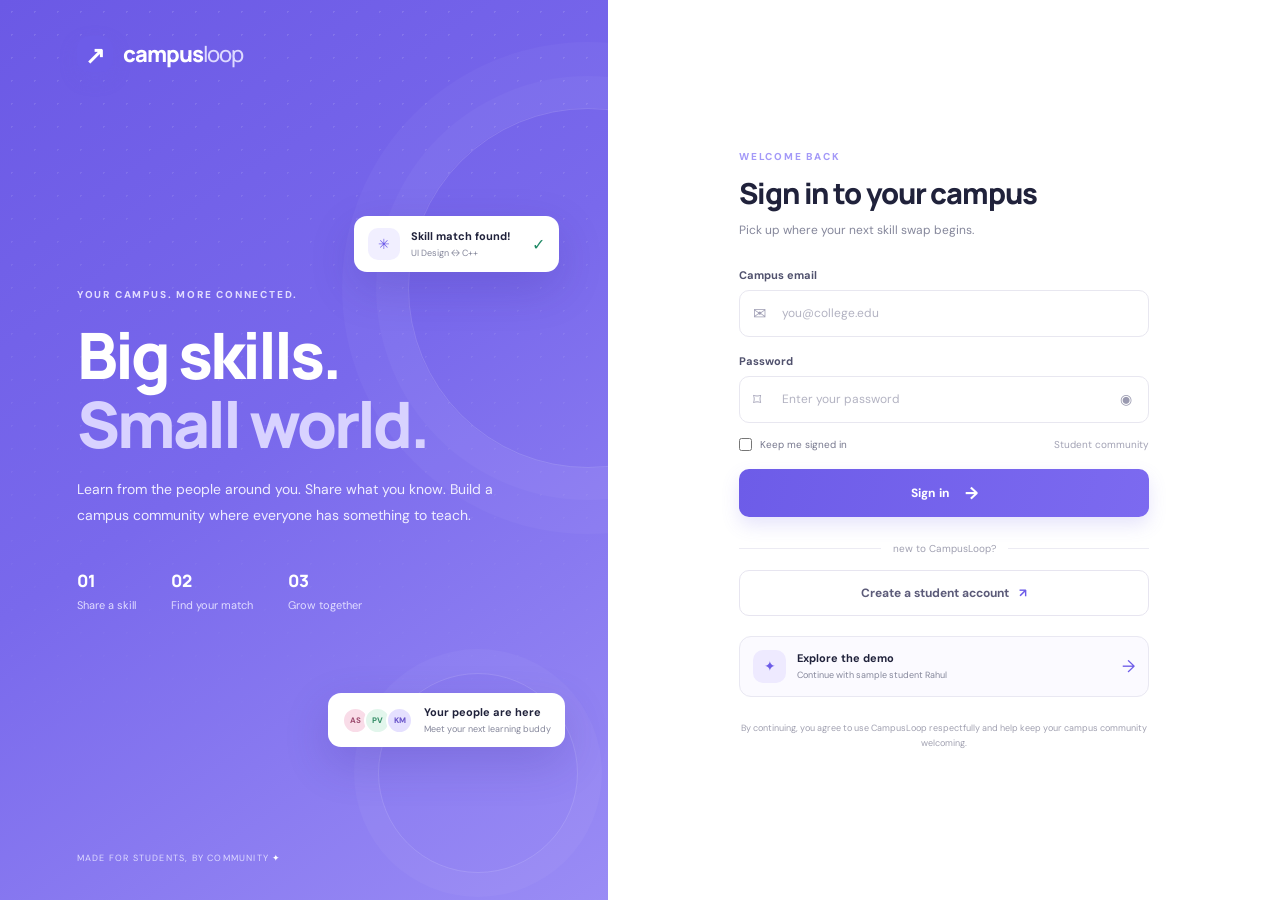
==== login.html @ 538b95be "Initial commit" ====
<!doctype html>
<html lang="en">
<head>
  <meta charset="utf-8"><meta name="viewport" content="width=device-width,initial-scale=1">
  <title>Sign in · CampusLoop</title>
  <link rel="preconnect" href="https://fonts.googleapis.com"><link rel="preconnect" href="https://fonts.gstatic.com" crossorigin>
  <link href="https://fonts.googleapis.com/css2?family=DM+Sans:wght@400;500;600;700&family=Manrope:wght@400;500;600;700;800&display=swap" rel="stylesheet">
  <link rel="stylesheet" href="auth.css">
</head>
<body>
  <main class="auth-layout">
    <section class="auth-visual">
      <a class="brand" href="login.html"><span class="brand-mark">↗</span><span>campus<span class="brand-light">loop</span></span></a>
      <div class="visual-copy"><span class="eyebrow">YOUR CAMPUS. MORE CONNECTED.</span><h1>Big skills.<br><em>Small world.</em></h1><p>Learn from the people around you. Share what you know. Build a campus community where everyone has something to teach.</p>
        <div class="visual-stats"><div><b>01</b><span>Share a skill</span></div><div><b>02</b><span>Find your match</span></div><div><b>03</b><span>Grow together</span></div></div>
      </div>
      <div class="floating-note note-one"><span class="note-icon purple">✳</span><div><b>Skill match found!</b><small>UI Design ↔ C++</small></div><span class="note-check">✓</span></div>
      <div class="floating-note note-two"><span class="mini-avatars"><i>AS</i><i>PV</i><i>KM</i></span><div><b>Your people are here</b><small>Meet your next learning buddy</small></div></div>
      <div class="visual-orb orb-one"></div><div class="visual-orb orb-two"></div>
      <span class="visual-footer">MADE FOR STUDENTS, BY COMMUNITY <span>✦</span></span>
    </section>
    <section class="auth-panel-wrap"><div class="auth-panel">
      <div class="mobile-brand"><span class="brand-mark">↗</span><b>campus<span class="brand-light">loop</span></b></div>
      <div class="auth-heading"><span class="eyebrow">WELCOME BACK</span><h2>Sign in to your campus</h2><p>Pick up where your next skill swap begins.</p></div>
      <form id="loginForm" class="auth-form">
        <div class="form-field"><label for="email">Campus email</label><div class="input-wrap"><span>✉</span><input id="email" name="email" type="email" placeholder="you@college.edu" autocomplete="username" required></div></div>
        <div class="form-field"><label for="password">Password</label><div class="input-wrap"><span>⌑</span><input id="password" name="password" type="password" placeholder="Enter your password" autocomplete="current-password" required minlength="6"><button type="button" class="reveal" data-toggle-password="password" aria-label="Show password">◉</button></div></div>
        <div class="form-row"><label class="check-label"><input type="checkbox" id="remember"> Keep me signed in</label><span class="quiet-label">Student community</span></div>
        <p class="form-error" id="formError" role="alert"></p>
        <button class="auth-submit" type="submit">Sign in <span>→</span></button>
      </form>
      <div class="auth-separator"><span>new to CampusLoop?</span></div>
      <a class="secondary-submit" href="register.html">Create a student account <span>↗</span></a>
      <button class="demo-submit" id="demoLogin" type="button"><span class="demo-icon">✦</span><span><b>Explore the demo</b><small>Continue with sample student Rahul</small></span><span class="demo-arrow">→</span></button>
      <p class="auth-legal">By continuing, you agree to use CampusLoop respectfully and help keep your campus community welcoming.</p>
    </div></section>
  </main>
  <div id="authToast" class="auth-toast" role="status"></div><script src="auth.js"></script>
</body></html>
---- auth.css ----
:root{--ink:#20223b;--muted:#85879b;--line:#e9e8f2;--purple:#6d5ce8;--purple-dark:#5142c7;--lav:#f1efff;--green:#208a65;--bg:#f7f7fc;--white:#fff}*{box-sizing:border-box}html{scroll-behavior:smooth}body{margin:0;background:var(--bg);color:var(--ink);font-family:'DM Sans',sans-serif;font-size:14px}button,input,select{font:inherit}button,a{-webkit-tap-highlight-color:transparent}a{color:inherit;text-decoration:none}.brand{display:inline-flex;align-items:center;gap:10px;font:800 22px Manrope,sans-serif;letter-spacing:-1px;position:relative;z-index:2}.brand-mark{display:grid;place-items:center;width:36px;height:36px;border-radius:12px;background:var(--purple);color:#fff;font-size:24px;box-shadow:0 7px 17px #6d5ce844}.brand-light{font-weight:500;color:#9291a8}.auth-layout{min-height:100vh;display:grid;grid-template-columns:minmax(400px, .95fr) minmax(460px,1.05fr);background:#fff}.auth-visual{position:relative;isolation:isolate;overflow:hidden;min-height:100vh;padding:36px clamp(35px,6vw,90px);background:linear-gradient(145deg,#6b59e5 0%,#7969ec 47%,#9a8cf5 100%);color:white;display:flex;flex-direction:column}.auth-visual:before{content:"";position:absolute;z-index:-1;inset:0;background-image:radial-gradient(#ffffff20 1px,transparent 1px);background-size:23px 23px;mask-image:linear-gradient(to bottom,black,transparent 88%)}.auth-visual .brand-light{color:#dedaff}.visual-copy{margin:auto 0;max-width:500px;position:relative;z-index:1;padding:70px 0 95px;animation:rise .7s both}.eyebrow{display:block;font-size:10px;letter-spacing:1.8px;font-weight:800;color:#a49af8}.auth-visual .eyebrow{color:#e1dcff}.visual-copy h1,.register-aside h1{font:800 clamp(43px,5vw,67px)/1.08 Manrope,sans-serif;letter-spacing:-3px;margin:19px 0}.visual-copy h1 em,.register-aside h1 em{font-style:normal;color:#d8d2ff}.visual-copy p{font-size:14px;line-height:1.85;color:#efedff;max-width:420px}.visual-stats{display:flex;gap:35px;margin-top:40px}.visual-stats div{display:grid;gap:6px}.visual-stats b{font:800 17px Manrope,sans-serif}.visual-stats span{font-size:11px;color:#e1ddff}.visual-footer{font-size:9px;letter-spacing:1.2px;color:#dedaff}.visual-footer span{color:#fff}.visual-orb{position:absolute;border:1px solid #ffffff25;border-radius:50%;pointer-events:none}.orb-one{width:360px;height:360px;right:-160px;top:12%;box-shadow:0 0 0 32px #ffffff08,0 0 0 66px #ffffff08}.orb-two{width:200px;height:200px;right:5%;bottom:3%;box-shadow:0 0 0 24px #ffffff09}.floating-note{position:absolute;z-index:2;display:flex;align-items:center;gap:11px;padding:12px 14px;background:#fff;color:var(--ink);border-radius:13px;box-shadow:0 16px 45px #34258c30;animation:float 5s ease-in-out infinite}.floating-note b,.floating-note small{display:block}.floating-note b{font-size:11px}.floating-note small{font-size:9px;color:var(--muted);margin-top:4px}.note-one{right:8%;top:24%}.note-two{right:7%;bottom:17%;animation-delay:-2.5s}.note-icon{width:32px;height:32px;display:grid;place-items:center;border-radius:10px}.note-icon.purple{background:var(--lav);color:var(--purple)}.note-check{color:var(--green);font-size:16px;margin-left:10px}.mini-avatars{display:flex;padding-left:5px}.mini-avatars i{font-style:normal;width:27px;height:27px;border:2px solid white;border-radius:50%;display:grid;place-items:center;font-size:8px;font-weight:800;background:#f9dce8;color:#9e4d70;margin-left:-5px}.mini-avatars i:nth-child(2){background:#e2f6ec;color:#338d66}.mini-avatars i:nth-child(3){background:#e5e0ff;color:#6853c9}.auth-panel-wrap{display:grid;place-items:center;padding:50px 28px}.auth-panel{width:min(410px,100%);animation:rise .6s .08s both}.mobile-brand{display:none}.auth-heading{margin-bottom:28px}.auth-heading h2,.register-card h2{font:800 29px Manrope,sans-serif;letter-spacing:-1.1px;margin:10px 0 8px}.auth-heading p,.register-intro{font-size:12px;color:var(--muted);line-height:1.6;margin:0}.auth-form{display:grid;gap:17px}.form-field{display:grid;gap:8px;min-width:0}.form-field label{font-size:11px;font-weight:700;color:#50516d}.input-wrap,.select-wrap{position:relative;display:flex;align-items:center}.input-wrap>span{position:absolute;left:14px;color:#a09fb5;font-size:16px;pointer-events:none}.input-wrap input,.select-wrap select{width:100%;height:47px;border:1px solid #e8e7f0;border-radius:10px;background:#fff;padding:0 43px 0 42px;color:var(--ink);outline:none;transition:border-color .2s,box-shadow .2s;font-size:12px}.input-wrap input::placeholder{color:#b3b3c2}.input-wrap input:focus,.select-wrap select:focus{border-color:#aaa0fa;box-shadow:0 0 0 4px #6d5ce811}.select-wrap select{padding-left:13px;padding-right:12px;appearance:auto;color:#77788f}.select-wrap select:valid{color:var(--ink)}.reveal{position:absolute;right:9px;border:0;background:transparent;color:#9a9ab0;width:29px;height:29px;border-radius:7px}.reveal:hover{background:#f4f2ff;color:var(--purple)}.form-row{display:flex;align-items:center;justify-content:space-between;gap:10px;margin-top:-3px}.check-label{display:flex;align-items:flex-start;gap:8px;color:#77788e;font-size:10px;line-height:1.5}.check-label input{accent-color:var(--purple);margin:1px 0 0;flex-shrink:0}.quiet-label{font-size:10px;color:#a2a2b4}.auth-submit{width:100%;height:48px;border:0;border-radius:10px;background:linear-gradient(105deg,#6d5ce8,#7c6af0);color:#fff;font-size:12px;font-weight:800;box-shadow:0 8px 18px #6d5ce82b;display:flex;align-items:center;justify-content:center;gap:15px;transition:transform .2s,box-shadow .2s}.auth-submit span{font-size:17px;transition:transform .2s}.auth-submit:hover{transform:translateY(-2px);box-shadow:0 12px 24px #6d5ce83b}.auth-submit:hover span{transform:translateX(4px)}.auth-separator{display:flex;align-items:center;gap:12px;margin:25px 0 15px;color:#a0a0b1;font-size:10px}.auth-separator:before,.auth-separator:after{content:"";height:1px;flex:1;background:#ecebf3}.secondary-submit{height:46px;border:1px solid #e7e5f0;border-radius:10px;display:flex;align-items:center;justify-content:center;gap:10px;color:#5c5b79;font-size:12px;font-weight:700;transition:.2s}.secondary-submit:hover{border-color:#c6bfff;background:#faf9ff;color:var(--purple)}.secondary-submit span{color:var(--purple)}.demo-submit{margin-top:20px;width:100%;padding:13px;border:1px solid #e9e8f2;background:#fbfaff;border-radius:12px;display:flex;align-items:center;text-align:left;gap:11px;color:var(--ink);transition:.2s}.demo-submit:hover{background:#f5f2ff;border-color:#d6d0ff;transform:translateY(-1px)}.demo-icon{width:33px;height:33px;display:grid;place-items:center;background:#eeeaff;color:var(--purple);border-radius:10px}.demo-submit b,.demo-submit small{display:block}.demo-submit b{font-size:11px}.demo-submit small{font-size:9px;color:var(--muted);margin-top:4px}.demo-arrow{margin-left:auto;color:var(--purple);font-size:17px}.auth-legal{font-size:9px;line-height:1.65;color:#a0a0b0;text-align:center;margin:24px 0 0}.form-error{font-size:11px;line-height:1.5;color:#c44f61;margin:-6px 0 0;min-height:0}.form-error:empty{display:none}.auth-toast{position:fixed;z-index:20;left:50%;bottom:25px;transform:translate(-50%,12px);padding:12px 17px;border-radius:10px;background:#25243f;color:#fff;font-size:12px;box-shadow:0 10px 35px #201e3a30;opacity:0;pointer-events:none;transition:.25s}.auth-toast.show{opacity:1;transform:translate(-50%,0)}
/* Registration */
.register-body{background:#f8f8fc;min-height:100vh}.register-top{height:78px;padding:0 clamp(22px,6vw,90px);display:flex;align-items:center;justify-content:space-between;background:#fff;border-bottom:1px solid #efedf6}.register-top>div{font-size:11px;color:var(--muted)}.register-top>div a{color:var(--purple);font-weight:800;margin-left:8px}.register-top>div a span{font-size:15px}.register-layout{width:min(1120px,calc(100% - 48px));margin:35px auto 50px;display:grid;grid-template-columns:minmax(0,1fr) minmax(420px,.9fr);gap:clamp(35px,7vw,95px);align-items:center}.register-aside{padding:20px 0;animation:rise .6s both}.register-aside h1{font-size:clamp(38px,4vw,54px);color:var(--ink);letter-spacing:-2.6px;margin:14px 0}.register-aside h1 em{color:var(--purple)}.register-aside>p{max-width:390px;color:var(--muted);font-size:13px;line-height:1.8}.register-aside-art{height:210px;max-width:400px;position:relative;display:grid;place-items:center;margin:0 0 20px}.art-orbit{position:absolute;border:1px solid #dcd7ff;border-radius:50%;transform:rotate(-18deg)}.orbit-a{width:260px;height:145px}.orbit-b{width:190px;height:190px;border-style:dashed}.art-center{width:91px;height:91px;border-radius:29px;display:grid;place-items:center;font-size:48px;color:#fff;background:linear-gradient(140deg,#6d5ce8,#a49af8);box-shadow:0 15px 35px #6d5ce833;animation:float 5s ease-in-out infinite}.art-chip{position:absolute;background:#fff;border:1px solid #efedf8;box-shadow:0 8px 25px #2520460c;border-radius:10px;padding:10px 13px;font-size:10px;font-weight:700;color:#5f5f7b}.chip-a{top:19px;left:18px;color:#6d5ce8}.chip-b{top:26px;right:6px;color:#208a65}.chip-c{bottom:14px;left:50%;transform:translateX(-50%);white-space:nowrap;color:#c17b35}.benefit-list{display:grid;gap:15px;margin-top:26px}.benefit-list div{display:flex;align-items:center;gap:10px;font-size:11px;color:#666781}.benefit-list span{width:22px;height:22px;display:grid;place-items:center;background:#e8f8f0;color:#208a65;border-radius:50%;font-size:11px;font-weight:800}.register-card{background:#fff;border:1px solid #eceaf5;border-radius:19px;padding:clamp(23px,3vw,36px);box-shadow:0 18px 55px #28234b08;animation:rise .65s .06s both}.step-label{display:flex;align-items:center;gap:8px;color:#88889f;font-size:9px;font-weight:800;letter-spacing:1.1px}.step-dot{display:grid;place-items:center;width:23px;height:23px;border-radius:8px;background:#f0edff;color:var(--purple);font-size:10px}.register-card h2{font-size:27px;margin-top:15px}.register-intro{margin-bottom:23px}.register-form{gap:14px}.register-form .input-wrap input{height:43px}.register-form .select-wrap select{height:43px;font-size:11px}.form-grid-auth{display:grid;grid-template-columns:1fr 1fr;gap:12px}.field-hint{font-size:9px;color:#a0a0b0;line-height:1.4}.password-meter{height:3px;background:#f0eff5;border-radius:4px;overflow:hidden;margin-top:1px}.password-meter span{height:100%;display:block;width:0;background:#d98b53;border-radius:4px;transition:width .2s,background .2s}.terms-check{margin:1px 0 0}.register-form .auth-submit{margin-top:1px}.register-card .auth-legal{text-align:left;margin-top:17px}.register-footer{border-top:1px solid #eae9f2;padding:20px clamp(22px,6vw,90px);font-size:10px;color:#a0a0b0;display:flex;justify-content:space-between;gap:15px}.register-footer span{color:#9291a8}
@keyframes rise{from{opacity:0;transform:translateY(15px)}to{opacity:1;transform:translateY(0)}}@keyframes float{0%,100%{transform:translateY(0)}50%{transform:translateY(-7px)}}
@media(max-width:980px){.auth-layout{grid-template-columns:minmax(340px,.8fr) minmax(420px,1.2fr)}.auth-visual{padding:30px}.note-one{right:5%;top:22%}.note-two{right:4%;bottom:13%}.register-layout{gap:35px}.register-aside-art{transform:scale(.9);transform-origin:left center}}
@media(max-width:760px){.auth-layout{grid-template-columns:1fr}.auth-visual{display:none}.auth-panel-wrap{min-height:100vh;padding:30px 22px}.auth-panel{max-width:420px}.mobile-brand{display:flex;align-items:center;gap:10px;margin-bottom:48px;font:800 20px Manrope,sans-serif;letter-spacing:-.8px}.mobile-brand .brand-mark{width:32px;height:32px;font-size:21px}.auth-heading h2{font-size:27px}.register-top{height:68px}.register-layout{width:min(560px,calc(100% - 30px));grid-template-columns:1fr;margin:20px auto 35px}.register-aside{padding:5px 4px 0}.register-aside-art{height:135px;max-width:330px;transform:none;margin-bottom:15px}.art-center{width:67px;height:67px;border-radius:22px;font-size:36px}.orbit-a{width:210px;height:115px}.orbit-b{width:145px;height:145px}.chip-a{top:5px;left:0}.chip-b{top:8px;right:0}.chip-c{bottom:0}.register-aside h1{font-size:38px;margin:8px 0}.register-aside>p{margin:0}.benefit-list{display:none}.register-card{padding:25px 21px}.register-footer{padding:17px 20px;flex-direction:column;gap:6px}}
@media(max-width:420px){.form-grid-auth{grid-template-columns:1fr}.register-top .brand{font-size:19px}.register-top>div{font-size:10px}.register-card h2{font-size:25px}.auth-panel-wrap{padding:23px 18px}.mobile-brand{margin-bottom:38px}}
@media(prefers-reduced-motion:reduce){*,*:before,*:after{animation-duration:.01ms!important;animation-iteration-count:1!important;scroll-behavior:auto!important;transition-duration:.01ms!important}}
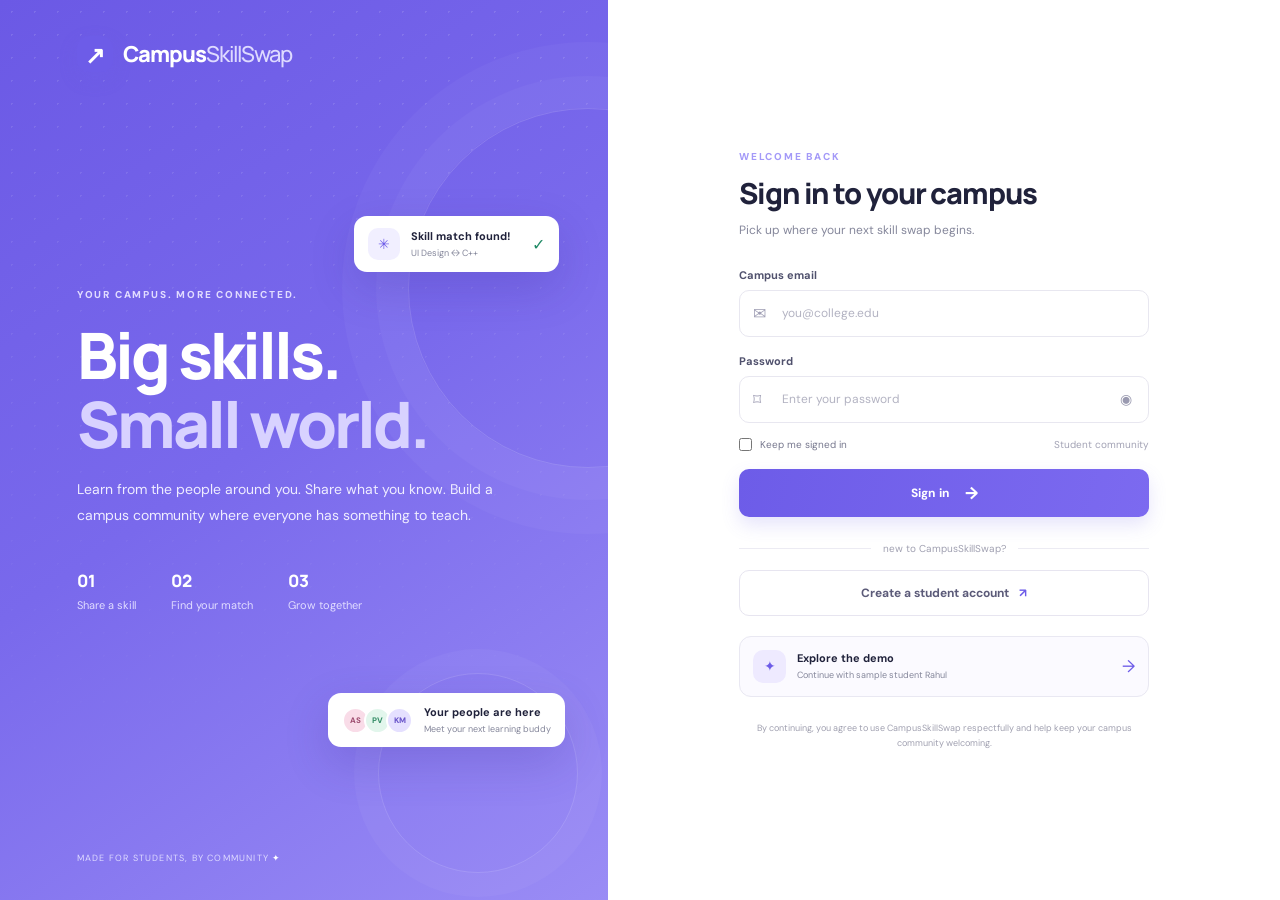
==== commit 3642e5c3: "Updated frontend and authentication" ====
--- a/login.html
+++ b/login.html
@@ -2,7 +2,7 @@
 <html lang="en">
 <head>
   <meta charset="utf-8"><meta name="viewport" content="width=device-width,initial-scale=1">
-  <title>Sign in · CampusLoop</title>
+  <title>Sign in · CampusSkillSwap</title>
   <link rel="preconnect" href="https://fonts.googleapis.com"><link rel="preconnect" href="https://fonts.gstatic.com" crossorigin>
   <link href="https://fonts.googleapis.com/css2?family=DM+Sans:wght@400;500;600;700&family=Manrope:wght@400;500;600;700;800&display=swap" rel="stylesheet">
   <link rel="stylesheet" href="auth.css">
@@ -10,7 +10,7 @@
 <body>
   <main class="auth-layout">
     <section class="auth-visual">
-      <a class="brand" href="login.html"><span class="brand-mark">↗</span><span>campus<span class="brand-light">loop</span></span></a>
+      <a class="brand" href="login.html"><span class="brand-mark">↗</span><span>Campus<span class="brand-light">SkillSwap</span></span></a>
       <div class="visual-copy"><span class="eyebrow">YOUR CAMPUS. MORE CONNECTED.</span><h1>Big skills.<br><em>Small world.</em></h1><p>Learn from the people around you. Share what you know. Build a campus community where everyone has something to teach.</p>
         <div class="visual-stats"><div><b>01</b><span>Share a skill</span></div><div><b>02</b><span>Find your match</span></div><div><b>03</b><span>Grow together</span></div></div>
       </div>
@@ -20,7 +20,7 @@
       <span class="visual-footer">MADE FOR STUDENTS, BY COMMUNITY <span>✦</span></span>
     </section>
     <section class="auth-panel-wrap"><div class="auth-panel">
-      <div class="mobile-brand"><span class="brand-mark">↗</span><b>campus<span class="brand-light">loop</span></b></div>
+      <div class="mobile-brand"><span class="brand-mark">↗</span><b>Campus<span class="brand-light">SkillSwap</span></b></div>
       <div class="auth-heading"><span class="eyebrow">WELCOME BACK</span><h2>Sign in to your campus</h2><p>Pick up where your next skill swap begins.</p></div>
       <form id="loginForm" class="auth-form">
         <div class="form-field"><label for="email">Campus email</label><div class="input-wrap"><span>✉</span><input id="email" name="email" type="email" placeholder="you@college.edu" autocomplete="username" required></div></div>
@@ -29,10 +29,10 @@
         <p class="form-error" id="formError" role="alert"></p>
         <button class="auth-submit" type="submit">Sign in <span>→</span></button>
       </form>
-      <div class="auth-separator"><span>new to CampusLoop?</span></div>
+      <div class="auth-separator"><span>new to CampusSkillSwap?</span></div>
       <a class="secondary-submit" href="register.html">Create a student account <span>↗</span></a>
       <button class="demo-submit" id="demoLogin" type="button"><span class="demo-icon">✦</span><span><b>Explore the demo</b><small>Continue with sample student Rahul</small></span><span class="demo-arrow">→</span></button>
-      <p class="auth-legal">By continuing, you agree to use CampusLoop respectfully and help keep your campus community welcoming.</p>
+      <p class="auth-legal">By continuing, you agree to use CampusSkillSwap respectfully and help keep your campus community welcoming.</p>
     </div></section>
   </main>
   <div id="authToast" class="auth-toast" role="status"></div><script src="auth.js"></script>
